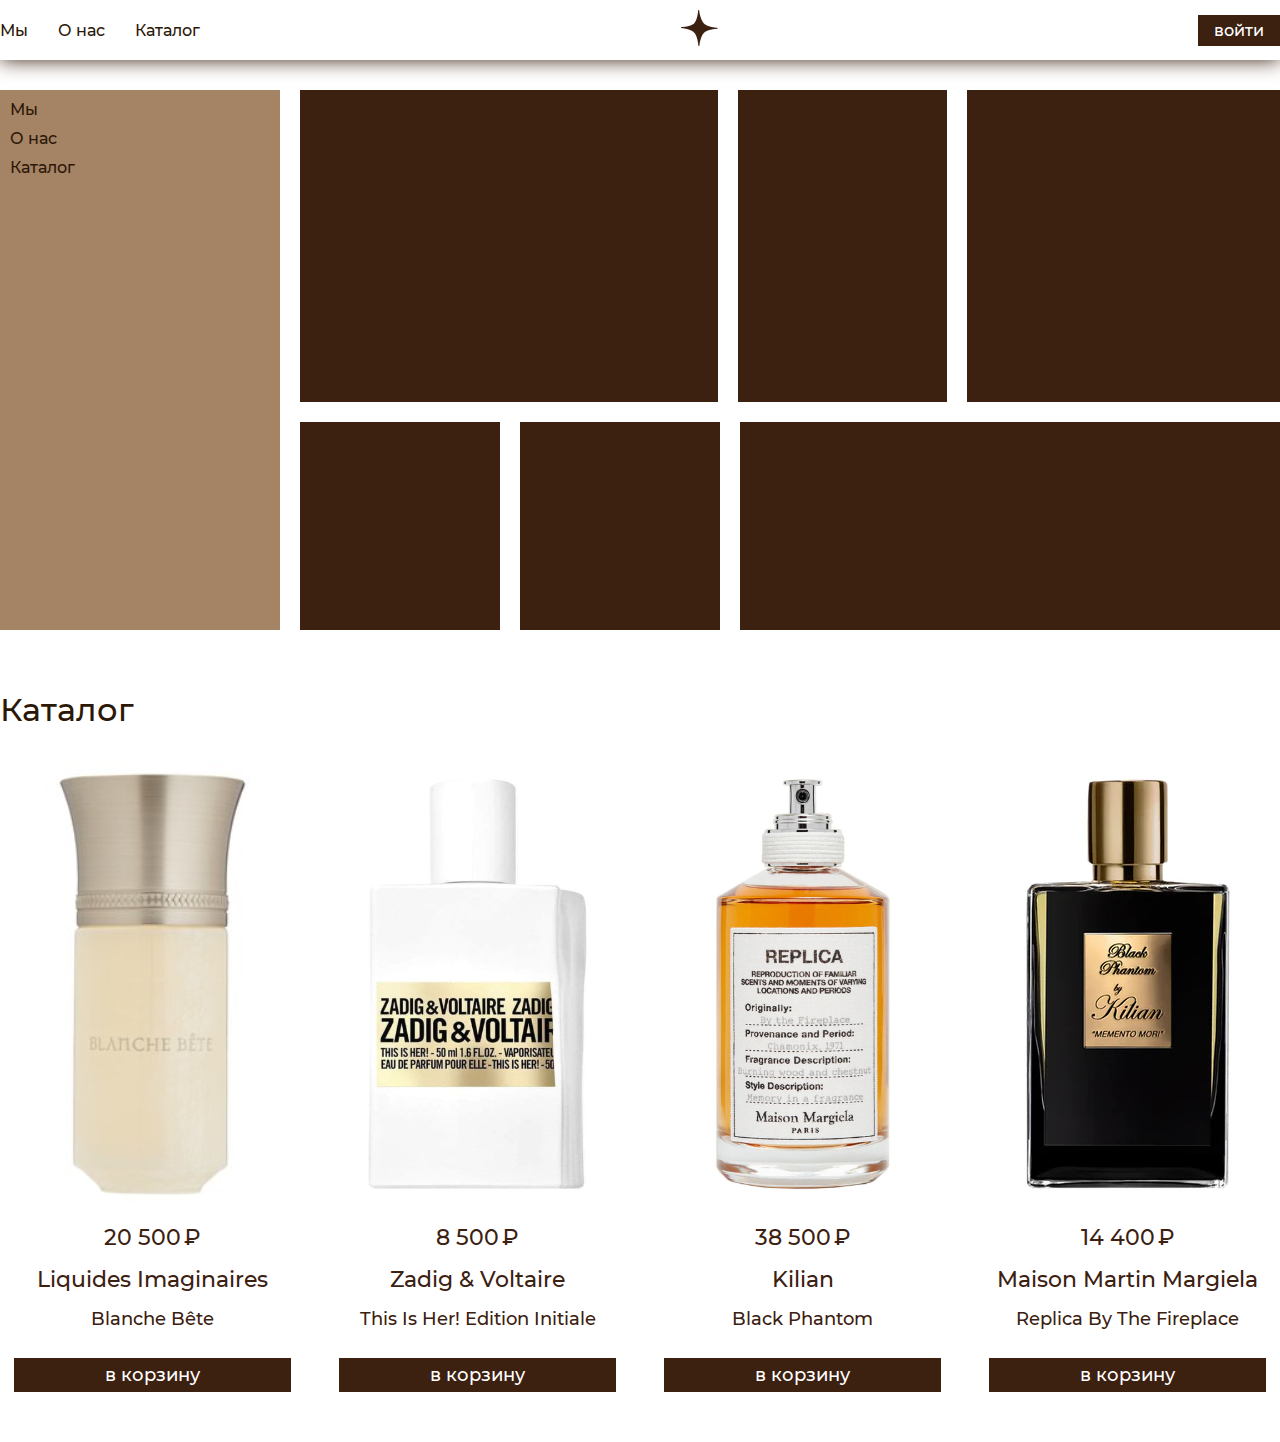
==== index.html @ fda44e55 "first commit" ====
<!DOCTYPE html>
<html lang="en">

<head>
    <meta charset="UTF-8">
    <meta name="viewport" content="width=device-width, initial-scale=1.0">
    <title>Document</title>
    <link rel="stylesheet" href="assets/css/style.css">
</head>

<body>
    <header>
        <div class="container">
            <div class="header">
                <div class="link">
                    <a href="#">Мы</a>
                    <a href="#">О нас</a>
                    <a href="#">Каталог</a>
                </div>

                <div class="img">
                    <img src="assets/media/logo.png" alt="">
                </div>

                <div class="btn">
                    войти
                </div>
            </div>
        </div>
    </header>

    <div class="container">
        <div class="div">
            <div class="a">
                <div class="linkk">
                    <a href="#">Мы</a>
                    <a href="#">О нас</a>
                    <a href="#">Каталог</a>
                </div>
            </div>
            <div class="b">
                <div class="c">
                    <div class="i"></div>
                    <div class="i"></div>
                    <div class="i"></div>
                </div>
                <div class="d">
                    <div class="i"></div>
                    <div class="i"></div>
                    <div class="i"></div>
                </div>
            </div>
        </div>

        <h3>Каталог</h3>
        <!-- katalog -->
        <div class="katalog">
            <div class="katalog_card">
                <img src="assets/media/katalog/1.svg" alt="">
                <p>20 500 ₽</p>
                <h4>Liquides Imaginaires</h4>
                <h5>Blanche Bête</h5>
                <div class="btnn">в корзину</div>
            </div>

            <div class="katalog_card">
                <img src="assets/media/katalog/4.svg" alt="">
                <p>8 500 ₽</p>
                <h4>Zadig & Voltaire</h4>
                <h5>This Is Her! Edition Initiale</h5>
                <div class="btnn">в корзину</div>
            </div>

            <div class="katalog_card">
                <img src="assets/media/katalog/2.svg" alt="">
                <p>38 500 ₽</p>
                <h4>Kilian</h4>
                <h5>Black Phantom</h5>
                <div class="btnn">в корзину</div>
            </div>

            <div class="katalog_card">
                <img src="assets/media/katalog/3.svg" alt="">
                <p>14 400 ₽</p>
                <h4>Maison Martin Margiela</h4>
                <h5>Replica By The Fireplace</h5>
                <div class="btnn">в корзину</div>
            </div>
        </div>
        <!-- katalog -->
    </div>
</body>

</html>
---- assets/css/style.css ----
*{
    padding: 0 ;
    margin: 0;
    box-sizing: border-box;
    outline: none;
    transition: .5s;
    font-family: Montserrat;
    text-decoration: none;
}

@font-face {
    font-family: Montserrat;
    src: url(../fonts/Montserrat-Medium.ttf);
    font-weight: 500;
}

@font-face {
    font-family: Mariupol;
    src: url(../fonts/Montserrat-Regular.ttf);
    font-weight: 400;
}

.container{
    max-width: 1300px;
    margin: 0 auto;
}

header{
    box-shadow: 0px 0px 20px #3C2010;
}

.header{
    display: flex;
    align-items: center;
    justify-content: space-between;
    padding: 10px 0px;
}

.link{
    display: flex;
    align-items: center;
    gap: 30px;
}

a{
    color: rgb(44, 24, 7);
    font-weight: 400;
    font-size: 16px;
}

a:hover{
    color: rgb(97, 73, 52);
    font-weight: 400;
    font-size: 16px;
}

.linkk{
    display: grid;
    grid-template-rows: auto;
    grid-row-gap: 10px;
    padding: 10px;
}

.btn{
    background-color: #3C2010;
    border: 1px solid #3C2010;
    color: white;
    padding: 5px 15px;
    cursor: pointer;
}

.btn:hover{
    background-color: #ffffff;
    border: 1px solid #3C2010;
    color: #3C2010;
    padding: 5px 15px;
    cursor: pointer;
}

.div{
    display: grid;
    margin: 30px 0px;
    grid-template-columns: 2fr 7fr;
    grid-column-gap: 20px;
}

.a{
    background-color: rgb(165, 131, 101);
    height: 540px;
}

.b{
    display: grid;
    grid-template-rows: 6fr 4fr;
    grid-row-gap: 20px;
}

.i{
    background-color: #3C2010;  
}

.c{
    display: grid;
    grid-template-columns: 4fr 2fr 3fr;
    grid-column-gap: 20px;
}

.d{
    display: grid;
    grid-template-columns: 1fr 1fr 2.7fr;
    grid-column-gap: 20px;
}

h3{
    margin: 60px 0px 30px;
    color: rgb(44, 24, 7);
    font-weight: 500;
    font-size: 32px;
}

/* katalog */
.katalog{
    display: grid;
    grid-template-columns: repeat(4, 1fr);
    grid-column-gap: 20px;
}

.katalog_card{
    display: grid;
    grid-template-rows: auto;
    grid-row-gap: 15px;
    margin-bottom: 50px;
    display: grid; 
    place-items: center; 
}

h5{
    font-weight: 400;
    font-size: 18px;
    color: #3C2010;
    margin: 0px 0px 13px 0px;
    text-align: center;
}

h4{
    font-weight: 500;
    font-size: 22px;
    color: #3C2010;
    text-align: center;
}

.btnn{
    color: #fff;
    font-weight: 500;
    font-size: 18px;
    background-color: #3C2010;
    border: 1px solid #3C2010;
    text-align: center;
    cursor: pointer;
    padding: 5px 90px;
}

.btnn:hover{
    color: #3C2010;
    background-color: #ffffff;
    border: 1px solid #3C2010;
}

p{
    font-weight: 500;
    font-size: 22px;
    color: #3C2010;
    text-align: center;  
}
/* katalog */
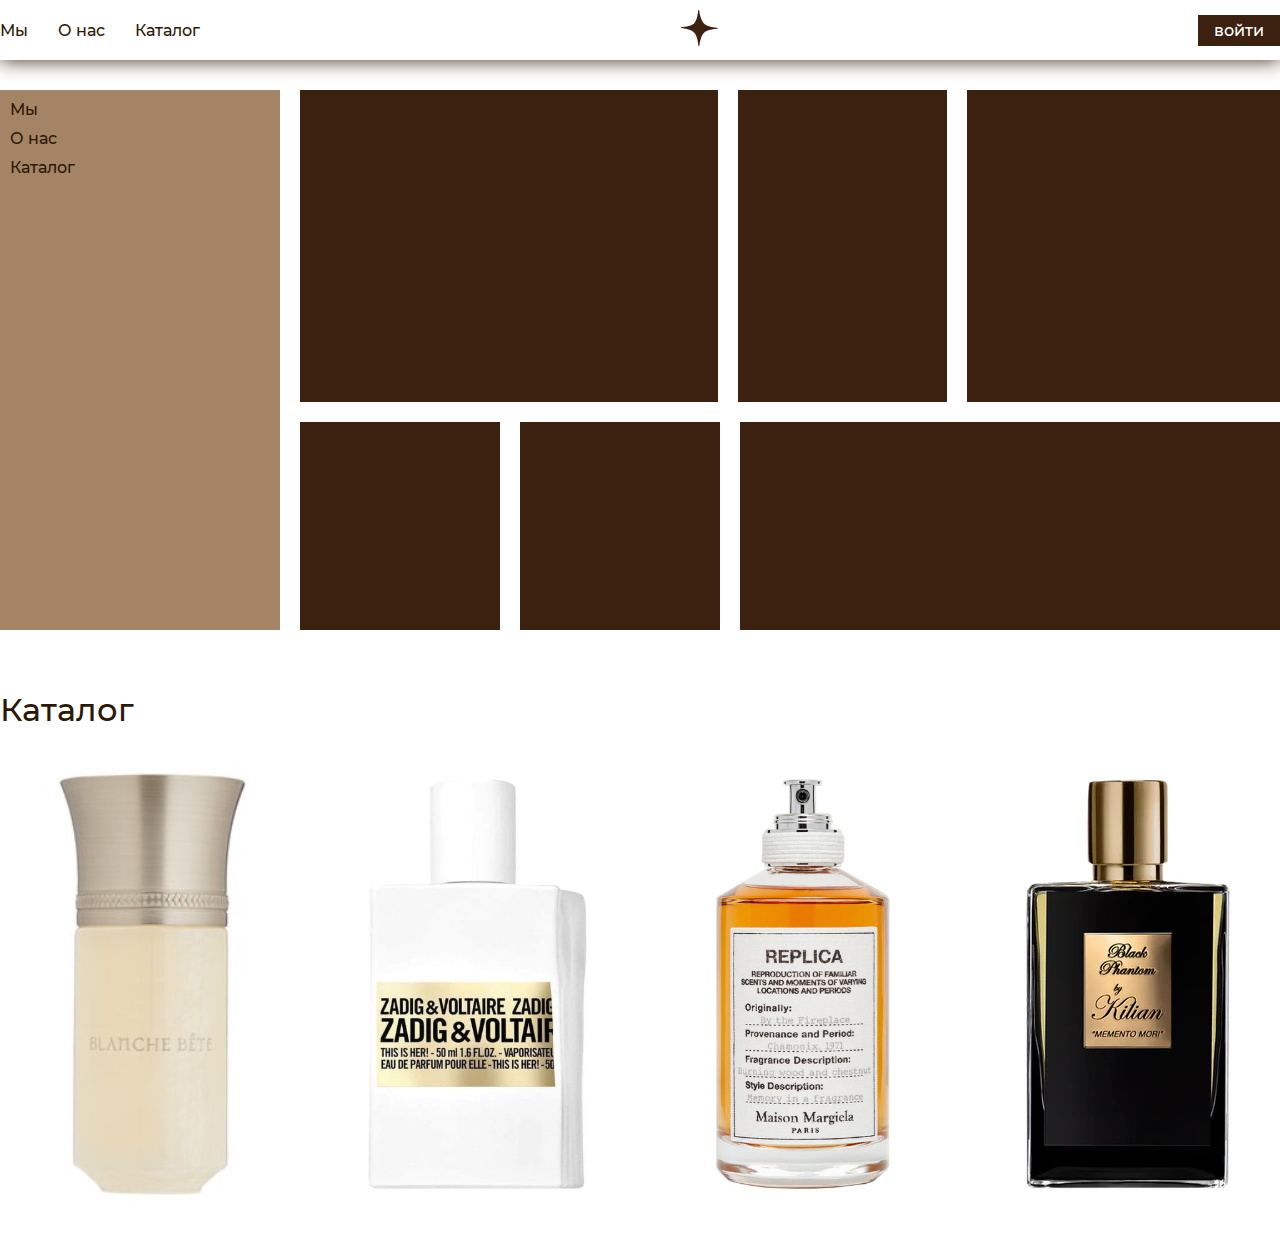
==== commit be019de5: "Update index.html" ====
--- a/index.html
+++ b/index.html
@@ -57,38 +57,22 @@
         <div class="katalog">
             <div class="katalog_card">
                 <img src="assets/media/katalog/1.svg" alt="">
-                <p>20 500 ₽</p>
-                <h4>Liquides Imaginaires</h4>
-                <h5>Blanche Bête</h5>
-                <div class="btnn">в корзину</div>
             </div>
 
             <div class="katalog_card">
                 <img src="assets/media/katalog/4.svg" alt="">
-                <p>8 500 ₽</p>
-                <h4>Zadig & Voltaire</h4>
-                <h5>This Is Her! Edition Initiale</h5>
-                <div class="btnn">в корзину</div>
             </div>
 
             <div class="katalog_card">
                 <img src="assets/media/katalog/2.svg" alt="">
-                <p>38 500 ₽</p>
-                <h4>Kilian</h4>
-                <h5>Black Phantom</h5>
-                <div class="btnn">в корзину</div>
             </div>
 
             <div class="katalog_card">
                 <img src="assets/media/katalog/3.svg" alt="">
-                <p>14 400 ₽</p>
-                <h4>Maison Martin Margiela</h4>
-                <h5>Replica By The Fireplace</h5>
-                <div class="btnn">в корзину</div>
             </div>
         </div>
         <!-- katalog -->
     </div>
 </body>
 
-</html>+</html>
